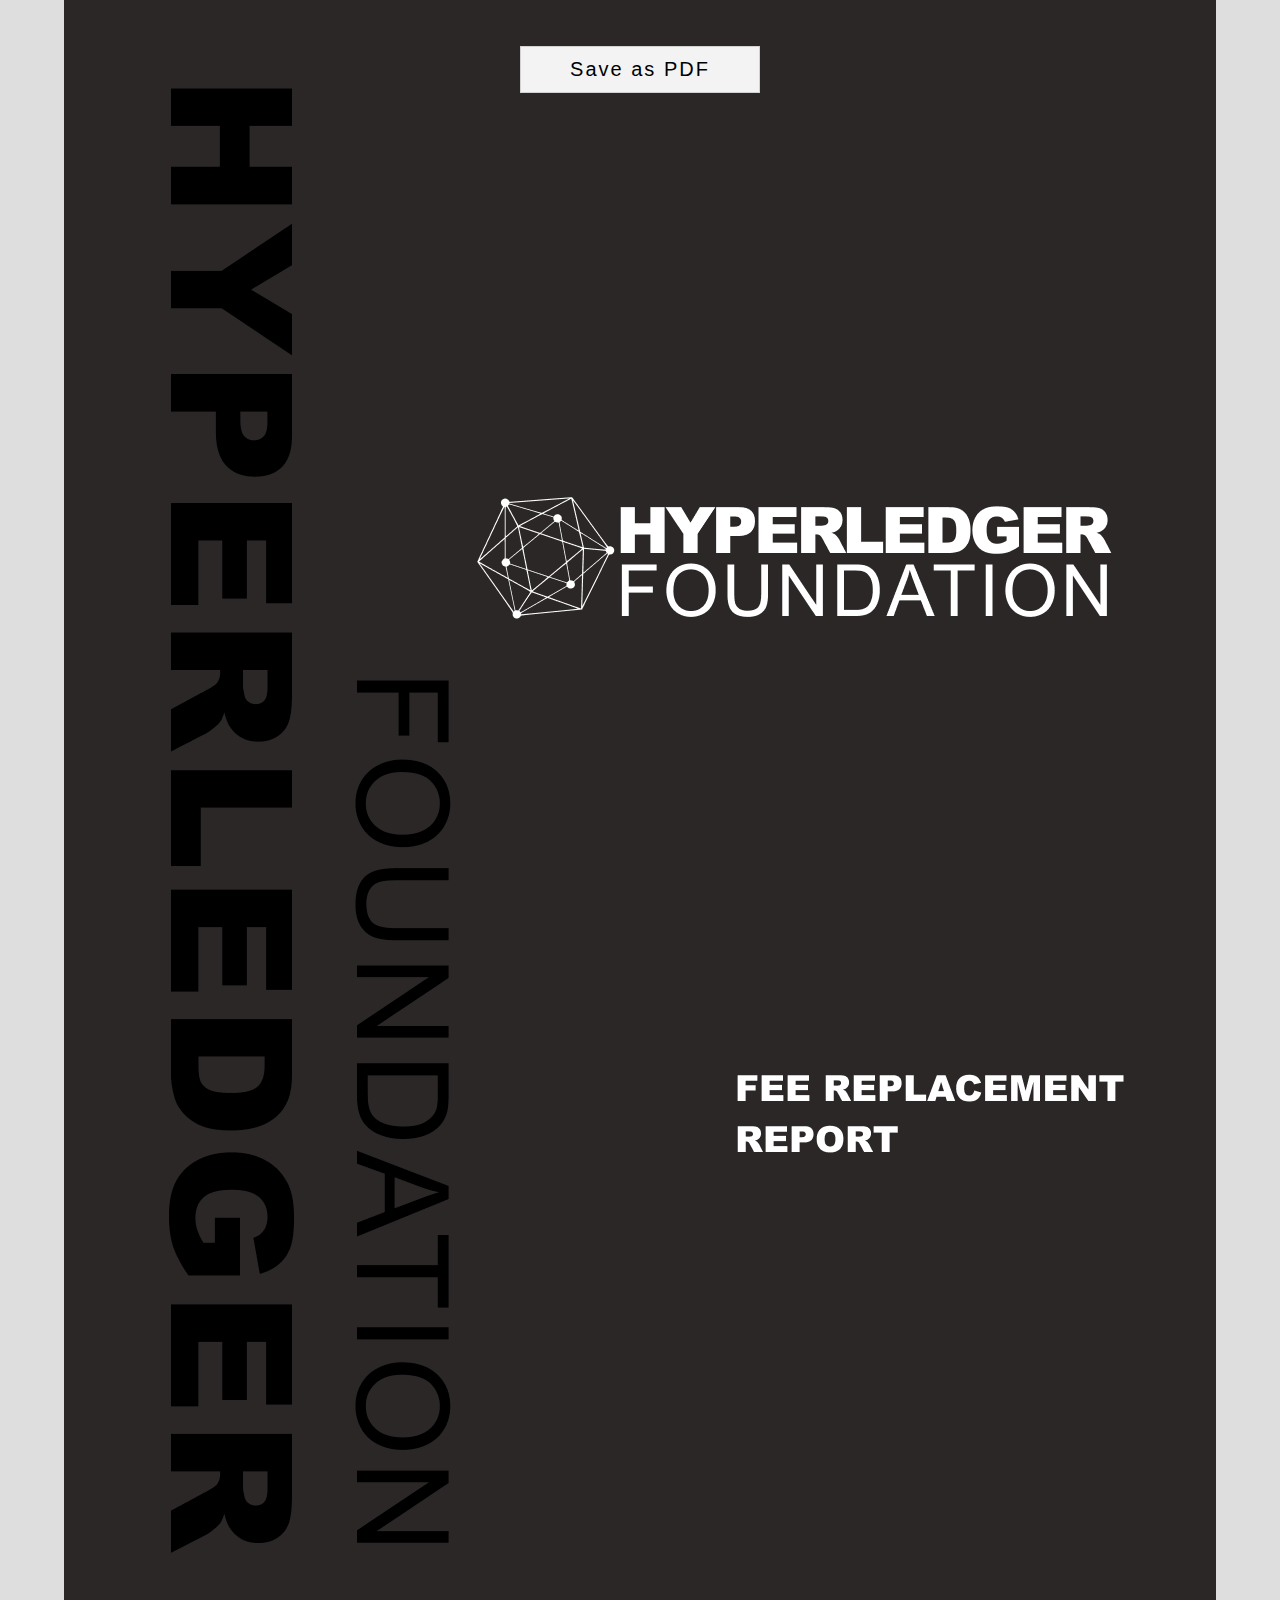
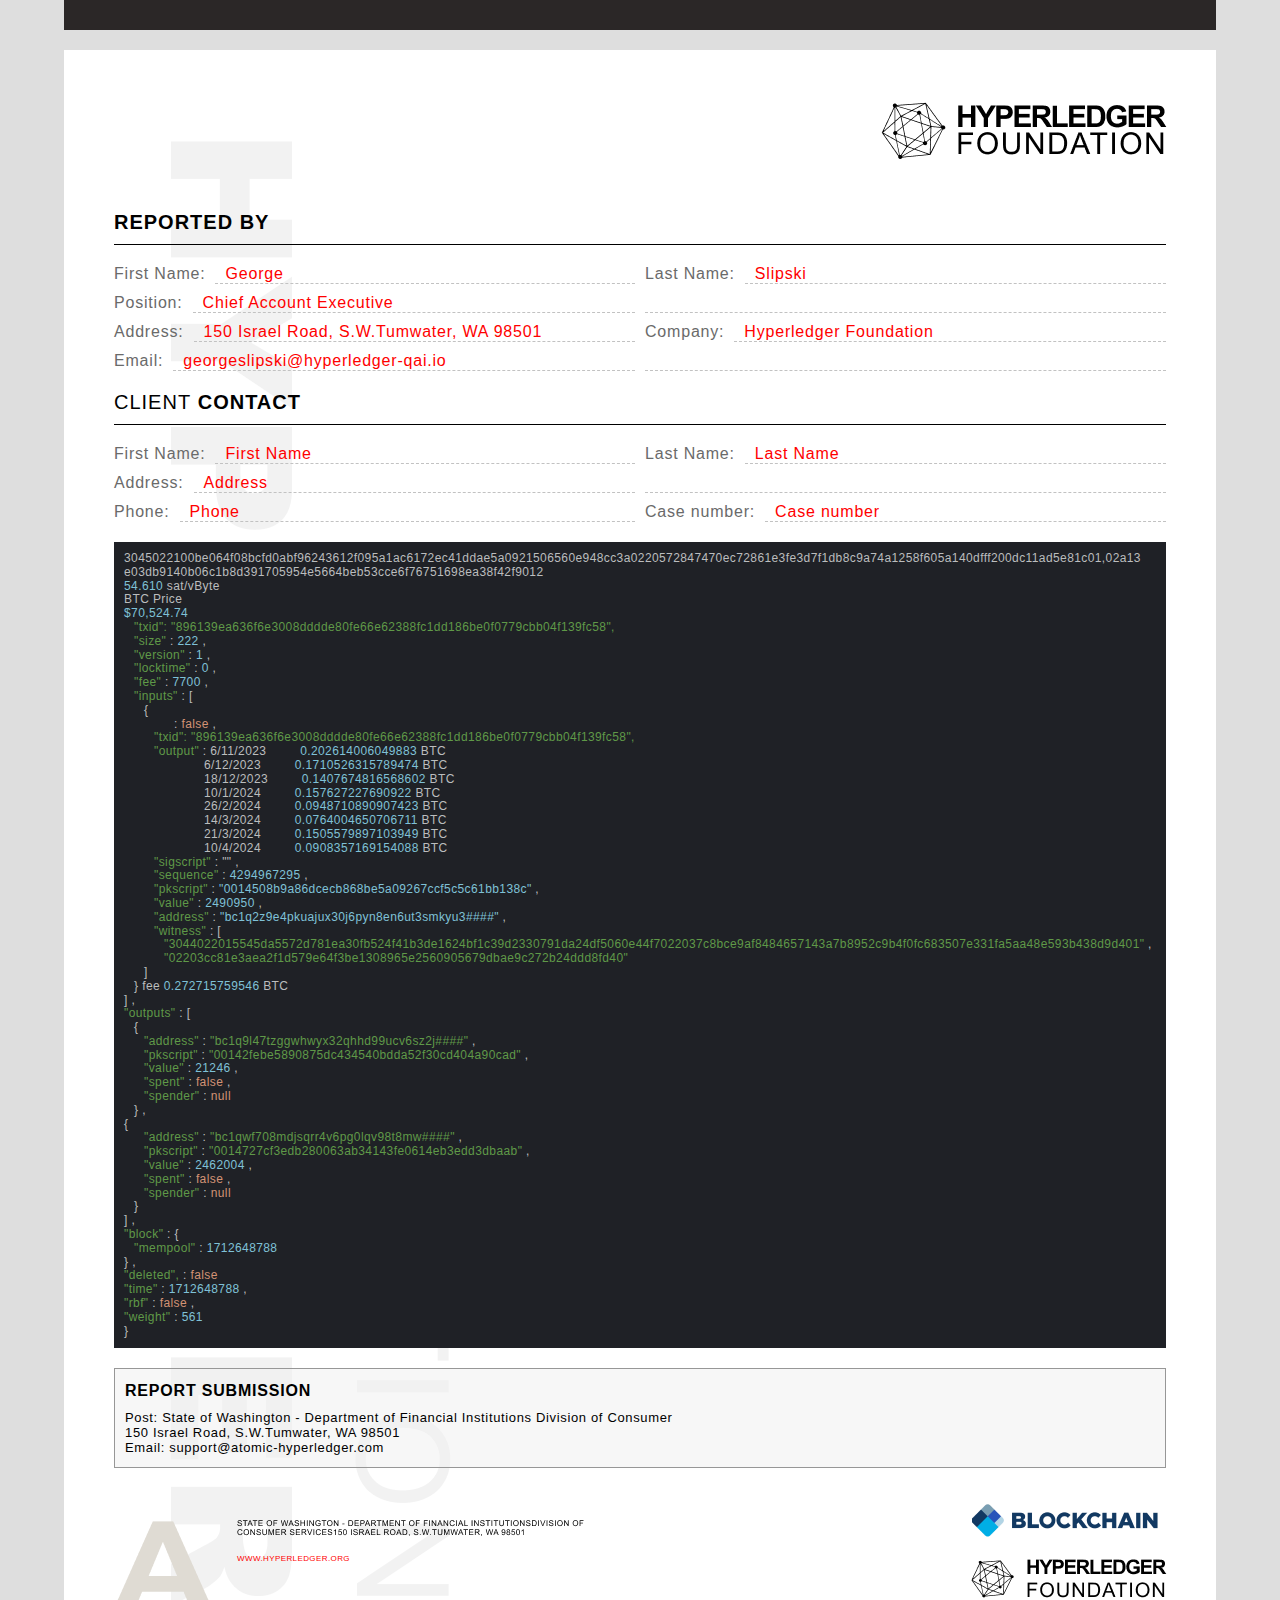
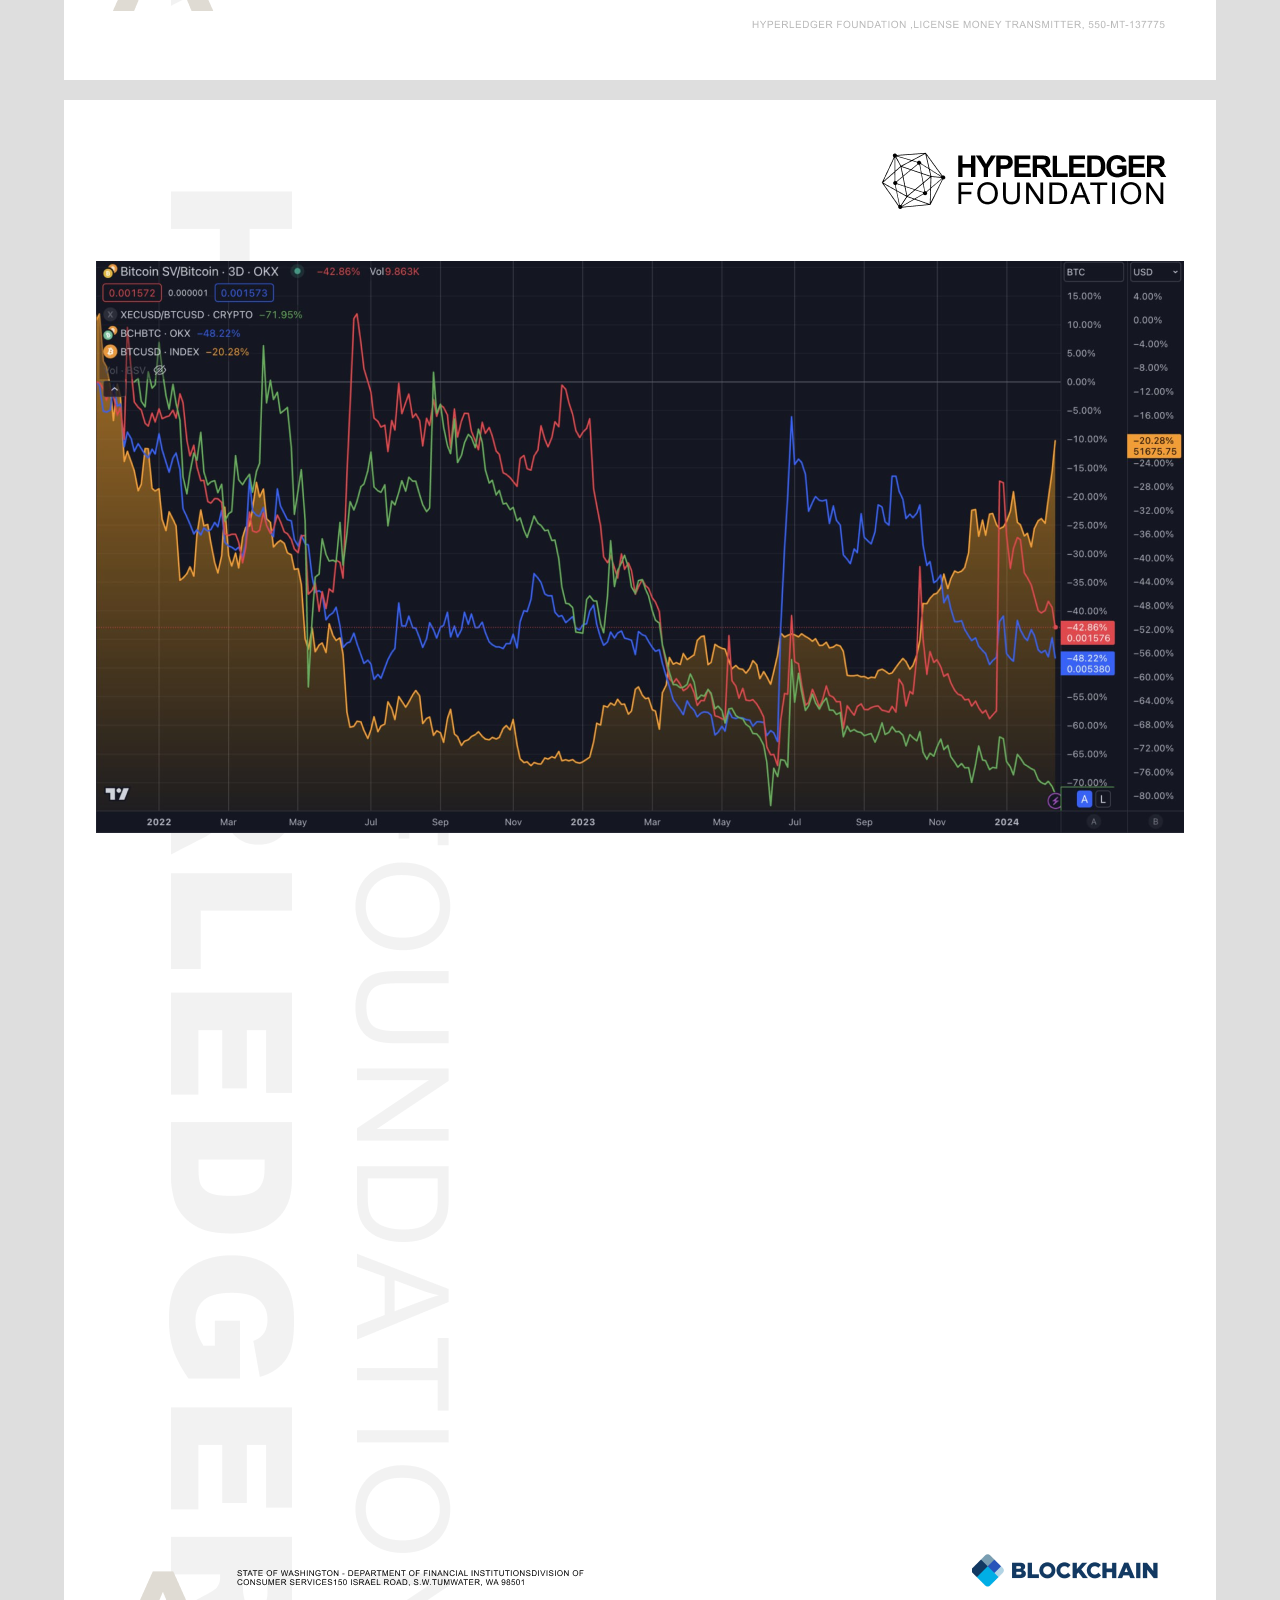
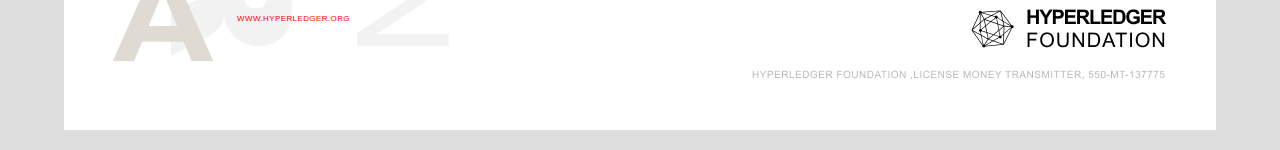
==== index.html @ d9056470 "added editor" ====
<!DOCTYPE html>
<html lang="en">
<head>
    <meta charset="UTF-8">
    <meta name="viewport" content="width=device-width, initial-scale=1.0">
    <link rel="icon" href="images/pdf-128.ico">
    <title>Editable Content</title>
    <script src="js/jspdf.umd.min.js"></script>
    <script src="js/html2canvas.min.js"></script>
    <script src="js/script1.js"></script>

    <link rel="stylesheet" type="text/css" href="styles/styles.css"/>
</head>
<body>
<div class="content" id="editableContent">
    <div class="page page_1" id="page1">
        <div class="background">
            <img src="images/a4_1-1.png" alt="banner" width="100%">
        </div>
    </div>
    <div class="page page_2" id="page2">
        <div class="page_content-wrap">
            <div class="page_content">
                <div class="block_1 report">
                    <h2>reported by</h2>
                    <div class="table">
                        <div class="table_content-1">
                            <div class="block">
                                <p>First Name:</p>
                                <p><span contenteditable="true">George</span></p>
                            </div>
                            <div class="block">
                                <p>Position:</p>
                                <p><span contenteditable="true">Chief Account Executive</span></p>
                            </div>
                            <div class="block">
                                <p>Address:</p>
                                <p><span contenteditable="true">150 Israel Road, S.W.Tumwater, WA 98501</span></p>
                            </div>
                            <div class="block">
                                <p>Email:</p>
                                <p><span contenteditable="true">georgeslipski@hyperledger-qai.io</span></p>
                            </div>
                        </div>
                        <div class="table_content-2">
                            <div class="block">
                                <p>Last Name:</p>
                                <p><span contenteditable="true">Slipski</span></p>
                            </div>
                            <div class="block empty">
                                <p></p>
                                <p><span class="empty">Empty</span></p>
                            </div>
                            <div class="block">
                                <p> Company:</p>
                                <p><span contenteditable="true">Hyperledger Foundation</span></p>
                            </div>
                            <div class="block empty">
                                <p></p>
                                <p><span class="empty">Empty</span></p>
                            </div>
                        </div>
                    </div>
                </div>
                <div class="block_1 contact">
                    <h2><span>Client</span> contact</h2>
                    <div class="table">
                        <div class="table_content-1">
                            <div class="block">
                                <p>First Name:</p>
                                <p><span contenteditable="true">First Name</span></p>
                            </div>
                            <div class="block">
                                <p>Address:</p>
                                <p><span contenteditable="true">Address</span></p>
                            </div>
                            <div class="block">
                                <p>Phone:</p>
                                <p><span contenteditable="true">Phone</span></p>
                            </div>
                            <!--                            <div class="block">-->
                            <!--                                <p>Email:</p>-->
                            <!--                                <p><span contenteditable="true"></span></p>-->
                            <!--                            </div>-->
                        </div>
                        <div class="table_content-2">
                            <div class="block">
                                <p>Last Name:</p>
                                <p><span contenteditable="true">Last Name</span></p>
                            </div>
                            <div class="block empty">
                                <p></p>
                                <p><span class="empty">Empty</span></p>
                            </div>
                            <div class="block">
                                <p>Case number:</p>
                                <p><span contenteditable="true">Case number</span></p>
                            </div>
                            <!--                            <div class="block empty">-->
                            <!--                                <p></p>-->
                            <!--                                <p><span class="empty">Empty</span></p>-->
                            <!--                            </div>-->
                        </div>
                    </div>
                </div>
                <div style="display:none;" class="code">
                    <img src="images/code_1.png" alt="code">
                </div>
                <div contenteditable="true" class="editor">
                    <p>
                        <span>
                            3045022100be064f08bcfd0abf96243612f095a1ac6172ec41ddae5a0921506560e948cc3a0220572847470ec72861e3fe3d7f1db8c9a74a1258f605a140dfff200dc11ad5e81c01,02a13
                            <br>
                            e03db9140b06c1b8d391705954e5664beb53cce6f76751698ea38f42f9012
                        </span>
                    </p>
                    <p>
                        <span class="blue-light">
                            54.610
                        </span>
                        <span>
                            sat/vByte
                        </span>
                    </p>
                    <p>
                        BTC Price
                    </p>
                    <p>
                        <span class="blue-light">
                            $70,524.74
                        </span>
                    </p>
                    <p>
                        <span class="space-empty"></span>
                        <span class="green">
                            "txid": "896139ea636f6e3008dddde80fe66e62388fc1dd186be0f0779cbb04f139fc58",
                        </span>

                    </p>
                    <p>
                        <span class="space-empty"></span>
                        <span class="green">
                            "size"
                        </span>
                        <span>
                            :
                        </span>
                        <span class="blue-light">
                            222
                        </span>
                        <span>
                            ,
                        </span>
                    </p>
                    <p>
                        <span class="space-empty"></span>
                        <span class="green">
                            "version"
                        </span>
                        <span>
                            :
                        </span>
                        <span class="blue-light">
                            1
                        </span>
                        <span>
                            ,
                        </span>
                    </p>
                    <p>
                        <span class="space-empty"></span>
                        <span class="green">
                            "locktime"
                        </span>
                        <span>
                            :
                        </span>
                        <span class="blue-light">
                            0
                        </span>
                        <span>
                            ,
                        </span>
                    </p>
                    <p>
                        <span class="space-empty"></span>
                        <span class="green">
                            "fee"
                        </span>
                        <span>
                            :
                        </span>
                        <span class="blue-light">
                            7700
                        </span>
                        <span>
                            ,
                        </span>
                    </p>
                    <p>
                        <span class="space-empty"></span>
                        <span class="green">
                            "inputs"
                        </span>
                        <span>
                            :
                        </span>
                        <span>
                            [
                        </span>
                    </p>
                    <p>
                        <span class="space-empty"></span>
                        <span class="space-empty"></span>
                        <span>
                            {
                        </span>
                    </p>
                    <p>
                        <span class="space-empty"></span>
                        <span class="space-empty"></span>
                        <span class="space-empty"></span>
                        <span class="space-empty"></span>
                        <span class="space-empty"></span>
                        <span>
                            :
                        </span>
                        <span class="brown">
                            false
                        </span>
                        <span>
                            ,
                        </span>
                    </p>
                    <p>
                        <span class="space-empty"></span>
                        <span class="space-empty"></span>
                        <span class="space-empty"></span>
                        <span class="green">
                            "txid": "896139ea636f6e3008dddde80fe66e62388fc1dd186be0f0779cbb04f139fc58",
                        </span>
                    </p>
                    <p>
                        <span class="space-empty"></span>
                        <span class="space-empty"></span>
                        <span class="space-empty"></span>
                        <span class="green">
                            "output"
                        </span>
                        <span>
                            :
                        </span>
                        <span>
                            6/11/2023
                        </span>
                        <span class="space-empty"></span>
                        <span class="space-empty"></span>
                        <span class="space-empty"></span>
                        <span class="blue-light">
                            0.202614006049883
                        </span>
                        <span>
                            BTC
                        </span>
                    </p>
                    <p>
                        <span class="space-empty"></span>
                        <span class="space-empty"></span>
                        <span class="space-empty"></span>
                        <span class="space-empty"></span>
                        <span class="space-empty"></span>
                        <span class="space-empty"></span>
                        <span class="space-empty"></span>
                        <span class="space-empty"></span>
                        <span>
                            6/12/2023
                        </span>
                        <span class="space-empty"></span>
                        <span class="space-empty"></span>
                        <span class="space-empty"></span>
                        <span class="blue-light">
                            0.1710526315789474
                        </span>
                        <span>
                            BTC
                        </span>
                    </p>
                    <p>
                        <span class="space-empty"></span>
                        <span class="space-empty"></span>
                        <span class="space-empty"></span>
                        <span class="space-empty"></span>
                        <span class="space-empty"></span>
                        <span class="space-empty"></span>
                        <span class="space-empty"></span>
                        <span class="space-empty"></span>
                        <span>
                            18/12/2023
                        </span>
                        <span class="space-empty"></span>
                        <span class="space-empty"></span>
                        <span class="space-empty"></span>
                        <span class="blue-light">
                            0.1407674816568602
                        </span>
                        <span>
                            BTC
                        </span>
                    </p>
                    <p>
                        <span class="space-empty"></span>
                        <span class="space-empty"></span>
                        <span class="space-empty"></span>
                        <span class="space-empty"></span>
                        <span class="space-empty"></span>
                        <span class="space-empty"></span>
                        <span class="space-empty"></span>
                        <span class="space-empty"></span>
                        <span>
                            10/1/2024
                        </span>
                        <span class="space-empty"></span>
                        <span class="space-empty"></span>
                        <span class="space-empty"></span>
                        <span class="blue-light">
                            0.157627227690922
                        </span>
                        <span>
                            BTC
                        </span>
                    </p>
                    <p>
                        <span class="space-empty"></span>
                        <span class="space-empty"></span>
                        <span class="space-empty"></span>
                        <span class="space-empty"></span>
                        <span class="space-empty"></span>
                        <span class="space-empty"></span>
                        <span class="space-empty"></span>
                        <span class="space-empty"></span>
                        <span>
                            26/2/2024
                        </span>
                        <span class="space-empty"></span>
                        <span class="space-empty"></span>
                        <span class="space-empty"></span>
                        <span class="blue-light">
                            0.0948710890907423
                        </span>
                        <span>
                            BTC
                        </span>
                    </p>
                    <p>
                        <span class="space-empty"></span>
                        <span class="space-empty"></span>
                        <span class="space-empty"></span>
                        <span class="space-empty"></span>
                        <span class="space-empty"></span>
                        <span class="space-empty"></span>
                        <span class="space-empty"></span>
                        <span class="space-empty"></span>
                        <span>
                            14/3/2024
                        </span>
                        <span class="space-empty"></span>
                        <span class="space-empty"></span>
                        <span class="space-empty"></span>
                        <span class="blue-light">
                            0.0764004650706711
                        </span>
                        <span>
                            BTC
                        </span>
                    </p>
                    <p>
                        <span class="space-empty"></span>
                        <span class="space-empty"></span>
                        <span class="space-empty"></span>
                        <span class="space-empty"></span>
                        <span class="space-empty"></span>
                        <span class="space-empty"></span>
                        <span class="space-empty"></span>
                        <span class="space-empty"></span>
                        <span>
                            21/3/2024
                        </span>
                        <span class="space-empty"></span>
                        <span class="space-empty"></span>
                        <span class="space-empty"></span>
                        <span class="blue-light">
                            0.1505579897103949
                        </span>
                        <span>
                            BTC
                        </span>
                    </p>
                    <p>
                        <span class="space-empty"></span>
                        <span class="space-empty"></span>
                        <span class="space-empty"></span>
                        <span class="space-empty"></span>
                        <span class="space-empty"></span>
                        <span class="space-empty"></span>
                        <span class="space-empty"></span>
                        <span class="space-empty"></span>
                        <span>
                            10/4/2024
                        </span>
                        <span class="space-empty"></span>
                        <span class="space-empty"></span>
                        <span class="space-empty"></span>
                        <span class="blue-light">
                           0.0908357169154088
                        </span>
                        <span>
                            BTC
                        </span>
                    </p>
                    <p>
                        <span class="space-empty"></span>
                        <span class="space-empty"></span>
                        <span class="space-empty"></span>
                        <span class="green">
                            "sigscript"
                        </span>
                        <span>
                            :
                        </span>
                        <span>
                            ""
                        </span>
                        <span>
                            ,
                        </span>
                    </p>
                    <p>
                        <span class="space-empty"></span>
                        <span class="space-empty"></span>
                        <span class="space-empty"></span>
                        <span class="green">
                            "sequence"
                        </span>
                        <span>
                            :
                        </span>
                        <span class="blue-light">
                           4294967295
                        </span>
                        <span>
                            ,
                        </span>
                    </p>
                    <p>
                        <span class="space-empty"></span>
                        <span class="space-empty"></span>
                        <span class="space-empty"></span>
                        <span class="green">
                            "pkscript"
                        </span>
                        <span>
                            :
                        </span>
                        <span class="blue-light">
                            "0014508b9a86dcecb868be5a09267ccf5c5c61bb138c"
                        </span>
                        <span>
                            ,
                        </span>
                    </p>
                    <p>
                        <span class="space-empty"></span>
                        <span class="space-empty"></span>
                        <span class="space-empty"></span>
                        <span class="green">
                            "value"
                        </span>
                        <span>
                            :
                        </span>
                        <span class="blue-light">
                            2490950
                        </span>
                        <span>
                            ,
                        </span>
                    </p>
                    <p>
                        <span class="space-empty"></span>
                        <span class="space-empty"></span>
                        <span class="space-empty"></span>
                        <span class="green">
                           "address"
                        </span>
                        <span>
                            :
                        </span>
                        <span class="blue-light">
                            "bc1q2z9e4pkuajux30j6pyn8en6ut3smkyu3####"
                        </span>
                        <span>
                            ,
                        </span>
                    </p>
                    <p>
                        <span class="space-empty"></span>
                        <span class="space-empty"></span>
                        <span class="space-empty"></span>
                        <span class="green">
                           "witness"
                        </span>
                        <span>
                            :
                        </span>
                        <span>
                           [
                        </span>
                    </p>
                    <p>
                        <span class="space-empty"></span>
                        <span class="space-empty"></span>
                        <span class="space-empty"></span>
                        <span class="space-empty"></span>
                        <span class="green">
                            "3044022015545da5572d781ea30fb524f41b3de1624bf1c39d2330791da24df5060e44f7022037c8bce9af8484657143a7b8952c9b4f0fc683507e331fa5aa48e593b438d9d401"
                        </span>
                        <span>
                            ,
                        </span>
                    </p>
                    <p>
                        <span class="space-empty"></span>
                        <span class="space-empty"></span>
                        <span class="space-empty"></span>
                        <span class="space-empty"></span>
                        <span class="green">
                            "02203cc81e3aea2f1d579e64f3be1308965e2560905679dbae9c272b24ddd8fd40"
                        </span>
                    </p>
                    <p>
                        <span class="space-empty"></span>
                        <span class="space-empty"></span>
                        <span>
                            ]
                        </span>
                    </p>
                    <p>
                        <span class="space-empty"></span>
                        <span>
                            }
                        </span>
                        <span>
                            fee
                        </span>
                        <span class="blue-light">
                            0.272715759546
                        </span>
                        <span>
                            BTC
                        </span>
                    </p>
                    <p>
                        <span>
                            ]
                        </span>
                        <span>
                            ,
                        </span>
                    </p>
                    <p>
                        <span class="green">
                            "outputs"
                        </span>
                        <span>
                            :
                        </span>
                        <span>
                            [
                        </span>
                    </p>
                    <p>
                        <span class="space-empty"></span>
                        <span>
                            {
                        </span>
                    </p>
                    <p>
                        <span class="space-empty"></span>
                        <span class="space-empty"></span>
                        <span class="green">
                            "address"
                        </span>
                        <span>
                            :
                        </span>
                        <span class="green">
                            "bc1q9l47tzggwhwyx32qhhd99ucv6sz2j####"
                        </span>
                        <span>
                            ,
                        </span>
                    </p>
                    <p>
                        <span class="space-empty"></span>
                        <span class="space-empty"></span>
                        <span class="green">
                           "pkscript"
                        </span>
                        <span>
                            :
                        </span>
                        <span class="green">
                            "00142febe5890875dc434540bdda52f30cd404a90cad"
                        </span>
                        <span>
                            ,
                        </span>
                    </p>
                    <p>
                        <span class="space-empty"></span>
                        <span class="space-empty"></span>
                        <span class="green">
                           "value"
                        </span>
                        <span>
                            :
                        </span>
                        <span class="blue-light">
                            21246
                        </span>
                        <span>
                            ,
                        </span>
                    </p>
                    <p>
                        <span class="space-empty"></span>
                        <span class="space-empty"></span>
                        <span class="green">
                           "spent"
                        </span>
                        <span>
                            :
                        </span>
                        <span class="brown">
                           false
                        </span>
                        <span>
                            ,
                        </span>
                    </p>
                    <p>
                        <span class="space-empty"></span>
                        <span class="space-empty"></span>
                        <span class="green">
                           "spender"
                        </span>
                        <span>
                            :
                        </span>
                        <span class="brown">
                          null
                        </span>
                    </p>
                    <p>
                        <span class="space-empty"></span>
                        <span>
                            }
                        </span>
                        <span>
                            ,
                        </span>
                    </p>
                    <p>
                        <span>
                            {
                        </span>
                    </p>
                    <p>
                        <span class="space-empty"></span>
                        <span class="space-empty"></span>
                        <span class="green">
                            "address"
                        </span>
                        <span>
                            :
                        </span>
                        <span class="green">
                            "bc1qwf708mdjsqrr4v6pg0lqv98t8mw####"
                        </span>
                        <span>
                            ,
                        </span>
                    </p>
                    <p>
                        <span class="space-empty"></span>
                        <span class="space-empty"></span>
                        <span class="green">
                           "pkscript"
                        </span>
                        <span>
                            :
                        </span>
                        <span class="green">
                            "0014727cf3edb280063ab34143fe0614eb3edd3dbaab"
                        </span>
                        <span>
                            ,
                        </span>
                    </p>
                    <p>
                        <span class="space-empty"></span>
                        <span class="space-empty"></span>
                        <span class="green">
                           "value"
                        </span>
                        <span>
                            :
                        </span>
                        <span class="blue-light">
                            2462004
                        </span>
                        <span>
                            ,
                        </span>
                    </p>
                    <p>
                        <span class="space-empty"></span>
                        <span class="space-empty"></span>
                        <span class="green">
                           "spent"
                        </span>
                        <span>
                            :
                        </span>
                        <span class="brown">
                           false
                        </span>
                        <span>
                            ,
                        </span>
                    </p>
                    <p>
                        <span class="space-empty"></span>
                        <span class="space-empty"></span>
                        <span class="green">
                           "spender"
                        </span>
                        <span>
                            :
                        </span>
                        <span class="brown">
                          null
                        </span>
                    </p>
                    <p>
                        <span class="space-empty"></span>
                        <span>
                            }
                        </span>
                    </p>
                    <p>
                        <span>
                            ]
                        </span>
                        <span>
                            ,
                        </span>
                    </p>
                    <p>
                        <span class="green">
                            "block"
                        </span>
                        <span>
                            :
                        </span>
                        <span>
                            {
                        </span>
                    </p>
                    <p>
                        <span class="space-empty"></span>
                        <span class="green">
                            "mempool"
                        </span>
                        <span>
                            :
                        </span>
                        <span class="blue-light">
                            1712648788
                        </span>
                    </p>
                    <p>
                        <span>
                            }
                        </span>
                        <span>
                            ,
                        </span>
                    </p>
                    <p>
                        <span class="green">
                            "deleted",
                        </span>
                        <span>
                            :
                        </span>
                        <span class="brown">
                           false
                        </span>
                    </p>
                    <p>
                        <span class="green">
                            "time"
                        </span>
                        <span>
                            :
                        </span>
                        <span class="blue-light">
                            1712648788
                        </span>
                        <span>
                            ,
                        </span>
                    </p>
                    <p>
                        <span class="green">
                           "rbf"
                        </span>
                        <span>
                            :
                        </span>
                        <span class="brown">
                           false
                        </span>
                        <span>
                            ,
                        </span>
                    </p>
                    <p>
                        <span class="green">
                            "weight"
                        </span>
                        <span>
                            :
                        </span>
                        <span class="blue-light">
                           561
                        </span>
                    </p>
                    <p>
                        <span>
                            }
                        </span>
                    </p>

                    <!--       <p>
                               <span class="number">1</span>
                               <span class="tab">&#183;</span>
                               <span><</span>value=
                               <span class="number">4.18</span>

                           </p>
                           <p>
                               <span class="number">2</span>
                               <span class="tab">&#183;</span>
                               <span class="purple"> pragma </span>
                               <span class="blue">Hyperledger solidity</span>
                               <span class="red">}</span>
                               0.4.18;
                           </p>
                           <p>
                               <span class="number">3</span>
                               <span class="tab">&#183;</span>
                               smart
                               <span class="blue">contract</span>
                               <span class="yellow">{</span>
                               <span contenteditable="true">Deacon-Ignatius Zarif</span>
                           </p>
                           <p>
                               <span class="number">4</span>
                               <span class="tab">&#183;</span>
                               <span class="tab">&#183;</span>
                               <span class="blue">function</span>
                               <span class="beige">set</span>
                               <span class="purple">(</span>
                               <span class="blue-light">unit_value</span>
                               <span class="purple">)</span>
                               <span class="blue">public</span>
                               <span class="purple">{</span>
                               Quad split bilateral fee

                           </p>
                           <p>
                               <span class="number">5</span>
                               <span class="tab">&#183;</span>
                               <span class="tab">&#183;</span>
                               <span class="tab">&#183;</span>
                               value=_value;
                           </p>
                           <p>
                               <span class="number">6</span>
                               <span class="tab">&#183;</span>
                               <span class="tab">&#183;</span>
                               <span class="tab">&#183;</span>
                               <span class="tab">&#183;</span>
                               <span class="tab">&#183;</span>
                               <span class="purple">}</span>
                           </p>
                           <p>
                               <span class="number">7</span>
                               <span class="tab">&#183;</span>
                               <span class="tab">&#183;</span>
                           </p>
                           <p>
                               <span class="number">8</span>
                               <span class="tab">&#183;</span>
                               <span class="tab">&#183;</span>
                               <span class="blue">function</span>
                               <span class="beige">get</span>
                               <span class="purple">(</span>
                               <span class="blue">Payout</span>
                               <span class="blue-light">executed to </span>
                               <span class="blue">Hyperledger</span>
                               <span class="blue-light">using llvm for and</span>
                               <span class="purple">)</span>
                               <span class="blue">public</span>
                               <span class="beige">constant</span>
                               <span class="purple">returns</span>
                               <span class="purple">(</span>
                               <span class="blue-light">unit</span>
                               <span class="purple">)</span>
                               <span class="purple">{</span>

                           </p>
                           <p>
                               <span class="number">9</span>
                               <span class="tab">&#183;</span>
                               <span class="tab">&#183;</span>
                               <span class="tab">&#183;</span>
                               <span class="tab">&#183;</span>
                               <span class="tab">&#183;</span>
                               <span class="purple">return</span>
                               value;</p>
                           <p>
                               <span class="number">10</span>
                               <span class="tab">&#183;</span>
                               <span class="tab">&#183;</span>
                               <span class="tab">&#183;</span>
                               <span class="tab">&#183;</span>
                               <span class="tab">&#183;</span>
                               <span class="purple">}</span>
                           </p>
                           <p>
                               <span class="number">11</span>
                               <span class="tab">&#183;</span>
                               unit value executed amount is value=value;
                               <span class="yellow">}</span>
                               total payout
                               <span class="number" contenteditable="true"> 39,989.00 USD</span>
                           </p>
                           <p>
                               <span class="number">12</span>
                               <span class="tab">&#183;</span>
                               <span class="tab">&#183;</span>
                               <span class="tab">&#183;</span>
                               only Rcipient
                           </p>
                           <p>
                               <span class="number">13</span>
                               <span class="tab">&#183;</span>
                               <span class="beige">inState</span>
                               <span class="yellow">(</span>
                               State.Created
                               <span class="red">}</span>
                               <span contenteditable="true">AU</span>
                               ;
                               <span class="yellow">)</span>
                           </p>
                           <p>
                               <span class="number">14</span>
                               <span class="tab">&#183;</span>
                               <span class="tab">&#183;</span>
                               <span class="tab">&#183;</span>
                               <span class="tab">&#183;</span>
                               <span class="tab">&#183;</span>
                               <span class="tab">&#183;</span>
                               <span class="tab">&#183;</span>
                               <span class="tab">&#183;</span>
                               <span class="tab">&#183;</span>
                               <span class="tab">&#183;</span>
                               <span class="tab">&#183;</span>
                               <span class="tab">&#183;</span>
                               <span class="tab">&#183;</span>
                               <span class="tab">&#183;</span>
                               <span class="yellow">{</span>
                           </p>
                           <p>
                               <span class="number">15</span>
                           </p>
                           <p>
                               <span class="number">16</span>
                               <span class="tab">&#183;</span>
                               <span class="tab">&#183;</span>
                               <span class="tab">&#183;</span>
                               <span class="tab">&#183;</span>
                               <span class="tab">&#183;</span>
                               <span class="tab">&#183;</span>
                               <span class="tab">&#183;</span>
                               <span class="tab">&#183;</span>
                               <span class="tab">&#183;</span>
                               <span class="tab">&#183;</span>
                               <span class="tab">&#183;</span>
                           </p>
                           <p>
                               <span class="number">17</span>
                               <span class="tab">&#183;</span>
                               <span class="tab">&#183;</span>
                               <span class="tab">&#183;</span>
                               <span class="tab">&#183;</span>
                               <span class="tab">&#183;</span>
                               <span class="tab">&#183;</span>
                               <span class="tab">&#183;</span>
                               <span class="tab">&#183;</span>
                               <span class="tab">&#183;</span>
                               <span class="tab">&#183;</span>
                               <span class="tab">&#183;</span>
                               <span class="tab">&#183;</span>
                               <span class="tab">&#183;</span>
                               <span class="tab">&#183;</span>
                               <span class="tab">&#183;</span>
                               <span class="tab">&#183;</span>
                               <span class="tab">&#183;</span>
                               <span class="tab">&#183;</span>
                               <span class="tab">&#183;</span>
                               executed
                               <span class="yellow">}</span>
                           </p>
                           <p>
                               <span class="number">18</span>
                               <span class="tab">&#183;</span>
                               sender.
                               <span contenteditable="true">transfer ERC20 VSCC
                                   <span class="number"> 23.3</span>
                                   ETH
                               </span>
                           </p>
                           <p>
                               <span class="number">19</span>
                               <span class="tab">&#183;</span>
                               <span class="tab">&#183;</span>
                               <span class="tab">&#183;</span>
                               <span class="tab">&#183;</span>
                               .
                               <span class="tab">&#183;</span>
                               <span class="blue">function</span>
                               <span class="beige">confirmTransfer</span>
                               <span class="yellow">(</span>
                               <span class="yellow">)</span>
                           </p>
                           <p>
                               <span class="number">20</span>
                               <span class="tab">&#183;</span>
                               <span class="tab">&#183;</span>
                               \\\\\\\
                           </p>
                           <p>
                               <span class="number">21</span>
                           </p>
                           <p>
                               <span class="number">22</span>
                               <span class="tab">&#183;</span>
                               <span class="tab">&#183;</span>
                               <span class="tab">&#183;</span>
                               <span class="tab">&#183;</span>
                               <span class="tab">&#183;</span>
                               <span class="tab">&#183;</span>
                               <span class="tab">&#183;</span>
                               <span class="tab">&#183;</span>
                               <span class="tab">&#183;</span>
                               <span class="tab">&#183;</span>
                               <span class="tab">&#183;</span>
                               <span class="tab">&#183;</span>
                               <span class="tab">&#183;</span>
                               <span class="yellow">{</span>
                               <span class="blue">payable</span>
                               <span class="tab">&#183;</span>
                               <span class="tab">&#183;</span>
                               <span class="tab">&#183;</span>
                               <span class="tab">&#183;</span>
                               <span class="tab">&#183;</span>
                               <span class="red">}</span>
                           </p>
                           <p>
                               <span class="number">23</span>
                               <span class="tab">&#183;</span>
                               <span class="tab">&#183;</span>
                               <span class="yellow">{</span>
                               <span class="tab">&#183;</span>
                               <span class="tab">&#183;</span>
                               transaction cell
                               <span class="green">/////</span>
                               <span class="tab">&#183;</span>
                               <span class="tab">&#183;</span>
                               <span class="tab">&#183;</span>
                               <span class="tab">&#183;</span>
                               <span class="tab">&#183;</span>
                           </p>
                           <p>
                               <span class="number">24</span>
                               <span class="tab">&#183;</span>
                               <span class="tab">&#183;</span>
                               <span class="tab">&#183;</span>
                               <span class="tab">&#183;</span>
                               <span class="tab">&#183;</span>
                               fee
                               <span contenteditable="true">
                                   <span class="number">3,998.00</span>
                               USD
                               </span>
                               !
                               <span class="tab">&#183;</span>
                               <span class="tab">&#183;</span>
                               <span class="tab">&#183;</span>
                               <span class="tab">&#183;</span>
                               <span class="tab">&#183;</span>
                               <span class="tab">&#183;</span>
                               <span class="tab">&#183;</span>
                               <span class="tab">&#183;</span>
                               <span class="tab">&#183;</span>
                               <span class="tab">&#183;</span>
                               <span class="tab">&#183;</span>
                               <span class="tab">&#183;</span>
                               <span class="tab">&#183;</span>
                               <span class="tab">&#183;</span>
                               <span class="tab">&#183;</span>
                               <span class="tab">&#183;</span>
                               <span class="tab">&#183;</span>
                               <span class="tab">&#183;</span>
                               <span class="tab">&#183;</span>
                               <span class="tab">&#183;</span>
                               <span class="tab">&#183;</span>
                               <span class="tab">&#183;</span>
                               <span class="tab">&#183;</span>
                               <span class="tab">&#183;</span>
                               <span class="tab">&#183;</span>
                               <span class="tab">&#183;</span>
                               <span class="tab">&#183;</span>
                               <span class="yellow">}</span>
                           </p>
                           <p>
                               <span class="number">25</span>
                               <span class="tab">&#183;</span>
                               <span class="tab">&#183;</span>
                               <span class="tab">&#183;</span>
                               <span class="green">//// This will release the locked ether.</span>
                           </p>
                           <p>
                               <span class="number">26</span>
                               <span class="tab">&#183;</span>
                               <span class="tab">&#183;</span>
                               <span class="tab">&#183;</span>
                               <span class="green">//// Confirm received item</span>
                           </p>
                           <p>
                               <span class="number">27</span>
                               <span class="tab">&#183;</span>
                               <span class="blue">function</span>
                               <span class="beige">confirmReceoved</span>
                               <span class="yellow">(</span>
                               <span class="yellow">)</span>
                           </p>
                           <p>
                               <span class="number">28</span>
                               <span class="tab">&#183;</span>
                               <span class="beige">senderData</span>
                               =
                               <span class="beige"> new memo </span>
                               <span class="yellow">(</span>
                               <span class="yellow">)</span>
                               <span class="red">}</span>
                               <span class="beige">sender</span>
                               ,
                               <span class="beige">sender</span>=<span class="beige">name</span>
                               ,
                               <span class="beige">senderWalletAmount</span>
                               ,
                               <span class="beige">senderWalletCurrency</span>
                               };
                           </p>
                           <p>
                               <span class="number">29</span>
                               <span class="tab">&#183;</span>
                               <span class="green">//</span>
                               <span class="blue"> Note:</span>
                               <span class="green">This actuallty allows both the recipient and sender to</span>
                           </p>
                           <p>
                               <span class="number">30</span>
                               <span class="tab">&#183;</span>
                               /
                               <span class="blue"> block</span>
                               the refund - the withdraw pafttern should be used.
                           </p>
                           <p>
                               <span class="number">31</span>
                               <span class="tab">&#183;</span>
                               <span class="tab">&#183;</span>
                               <span class="blue">function</span>
                               <span class="beige">set</span>
                               <span class="yellow">(</span>
                               <span class="blue-light">unit_value</span>
                               <span class="yellow">)</span>
                               <span class="blue">public</span>
                           </p>-->


                </div>
                <div class="block_1 report_submission">
                    <h3>report submission</h3>
                    <p>
                        Post: State of Washington - Department of Financial Institutions Division of Consumer
                    </p>
                    <p>150 Israel Road, S.W.Tumwater, WA 98501</p>
                    <p>
                        Email: support@atomic-hyperledger.com
                    </p>
                </div>
                <div class="block_1 link">
                    <p>
                    <span contenteditable="true">
                        www.hyperledger.org
                    </span>
                    </p>
                </div>
            </div>
        </div>
        <div class="background">
            <img src="images/a4_2.png" alt="banner" width="100%">
        </div>
    </div>
    <div class="page page_3" id="page3">
        <div class="page_content-wrap">
            <div class="page_content">
                <div class="code">
                    <img src="images/code.png" alt="code">
                </div>
                <div class="block_1 link">
                    <p>
                    <span contenteditable="true">
                        www.hyperledger.org
                    </span>
                    </p>
                </div>
            </div>
        </div>
        <div class="background">
            <img src="images/a4_2.png" alt="banner" width="100%">
        </div>
    </div>
</div>
<button class="save" onclick="saveAsPDF()">Save as PDF</button>

</body>
</html>
---- styles/styles.css ----
@charset "UTF-8";
* {
  margin: 0;
  padding: 0;
  box-sizing: border-box;
  font-family: "Arial", sans-serif;
  color: #000;
}

body {
  background: #DEDEDE;
  position: relative;
}

button.save {
  position: fixed;
  z-index: 999;
  top: 0;
  left: 50%;
  transform: translate(-50%, 20px);
  font-size: 20px;
  font-style: normal;
  font-weight: 400;
  line-height: normal;
  letter-spacing: 2px;
  border: 1px solid #D1D1D1;
  background: #F3F3F3;
  width: 240px;
  height: 47px;
  display: flex;
  align-items: center;
  justify-content: center;
  margin: 26px auto 0;
  cursor: pointer;
}

.content {
  width: 1152px;
  margin: 0 auto;
}
.content span[contenteditable=true] {
  color: #F00;
  -webkit-user-select: text;
  user-select: text;
  height: 19px;
  display: inline-block;
  min-width: 50px;
}
.content span[contenteditable=true]:focus {
  outline: 1px solid #F00;
  outline-offset: 3px;
}
.content span[contenteditable=plaintext-only] {
  color: #F00;
  -webkit-user-select: text;
  user-select: text;
  height: 18px;
  display: inline-block;
  min-width: 50px;
  white-space: pre;
}
.content span[contenteditable=plaintext-only]:focus {
  outline: 1px solid #F00;
  outline-offset: 3px;
}
.content .page {
  margin-bottom: 20px;
  height: 1630px;
  page-break-before: always;
}
.content .page_1 {
  page-break-inside: avoid;
}
.content .page_2 {
  page-break-inside: avoid;
  position: relative;
  padding: 161px 50px 219px;
}
.content .page_2 .page_content {
  position: relative;
  z-index: 10;
  display: flex;
  flex-direction: column;
  gap: 20px;
}
.content .page_2 .page_content h2 {
  font-size: 20px;
  font-style: normal;
  font-weight: 700;
  line-height: normal;
  letter-spacing: 1px;
  text-transform: uppercase;
  border-bottom: 1px solid #000;
  padding-bottom: 10px;
}
.content .page_2 .page_content h2 span {
  font-weight: 400;
}
.content .page_2 .page_content .table {
  display: flex;
  gap: 10px;
}
.content .page_2 .page_content .table .block {
  display: flex;
  gap: 10px;
}
.content .page_2 .page_content .table .block.empty {
  gap: 0;
}
.content .page_2 .page_content .table .block.empty p {
  cursor: auto !important;
}
.content .page_2 .page_content .table .block p {
  white-space: nowrap;
  font-size: 16px;
  font-style: normal;
  font-weight: 400;
  line-height: normal;
  letter-spacing: 0.8px;
  height: 19px;
}
.content .page_2 .page_content .table .block p:nth-child(1) {
  color: #6A6A6A;
}
.content .page_2 .page_content .table .block p:nth-child(2) {
  border-bottom: 1px dashed #C2C2C2;
  width: 100%;
  padding: 0 10px;
  color: #000000;
  color: #F00;
  cursor: pointer;
}
.content .page_2 .page_content .table .block .empty {
  visibility: hidden;
}
.content .page_2 .page_content .table_content-1 {
  margin-top: 20px;
  width: 526px;
  display: flex;
  flex-direction: column;
  gap: 10px;
}
.content .page_2 .page_content .table_content-1.full-width {
  width: 100%;
}
.content .page_2 .page_content .table_content-2 {
  margin-top: 20px;
  width: 526px;
  display: flex;
  flex-direction: column;
  gap: 10px;
}
.content .page_2 .page_content p {
  font-size: 20px;
  font-style: normal;
  font-weight: 400;
  line-height: normal;
}
.content .page_2 .page_content .block_1.agency_details .table_content-1 {
  width: 100%;
  overflow: hidden;
}
.content .page_2 .page_content .block_1.agency_details .block {
  border-bottom: 1px solid #EEEEEE;
  padding-bottom: 5px;
}
.content .page_2 .page_content .block_1.agency_details .block .block_text {
  width: 471px;
}
.content .page_2 .page_content .block_1.agency_details .block.edit {
  border-bottom: none;
}
.content .page_2 .page_content .block_1.agency_details .block.edit p:nth-child(2) {
  border-bottom: 1px dashed #C2C2C2;
}
.content .page_2 .page_content .block_1.agency_details .block p {
  border-bottom: none;
}
.content .page_2 .page_content .block_1.agency_details .checkbox-group {
  display: flex;
  gap: 60px;
}
.content .page_2 .page_content .block_1.agency_details .checkbox-group .custom-checkbox {
  display: inline-block;
  width: 15px;
  height: 15px;
  border: 1px solid #ccc;
  cursor: pointer;
}
.content .page_2 .page_content .block_1.agency_details .checkbox-group input[type=checkbox]:checked + .custom-checkbox {
  background-color: #000;
  border-color: #000;
}
.content .page_2 .page_content .block_1.agency_details .checkbox-group label {
  font-size: 16px;
  font-style: normal;
  font-weight: 400;
  line-height: normal;
  letter-spacing: 0.8px;
  display: inline-flex;
  align-items: center;
  justify-content: center;
  flex-direction: row;
  gap: 10px;
  width: 55px;
  cursor: pointer;
}
.content .page_2 .page_content .block_1.agency_details .checkbox-group label.checked {
  font-weight: 700;
}
.content .page_2 .page_content .block_1.agency_details .checkbox-group input[type=checkbox] {
  appearance: none;
  -webkit-appearance: none;
  -moz-appearance: none;
  width: 15px;
  height: 15px;
  border: 1px solid #000;
  outline: none;
  cursor: pointer;
  display: none;
}
.content .page_2 .page_content .block_1.agency_details .checkbox-group input[type=checkbox]:checked {
  background-color: #000;
}
.content .page_2 .page_content .block_1.agency_details .checkbox-group input[type=checkbox]:checked + label {
  font-weight: 700;
}
.content .page_2 .page_content .block_1.agency_details .checkbox-group input[type=checkbox]:checked {
  background-color: #000;
}
.content .page_2 .page_content .block_1.investigation_details .table_content-1 {
  overflow: hidden;
}
.content .page_2 .page_content .block_1.investigation_details .table_content-1 h3 {
  color: #000;
  font-size: 15px;
  font-style: normal;
  font-weight: 400;
  line-height: normal;
  letter-spacing: 0.75px;
  text-transform: uppercase;
  margin-bottom: 6px;
}
.content .page_2 .page_content .block_1.investigation_details .table_content-2 h3 {
  color: #000;
  font-size: 15px;
  font-style: normal;
  font-weight: 400;
  line-height: normal;
  letter-spacing: 0.75px;
  text-transform: uppercase;
  margin-bottom: 6px;
}
.content .page_2 .page_content .block_1.investigation_details .block.checkbox {
  display: flex;
  flex-direction: column;
  margin-top: 20px;
}
.content .page_2 .page_content .block_1.investigation_details .text {
  color: #6A6A6A;
  font-size: 16px;
  font-style: normal;
  font-weight: 400;
  line-height: normal;
  letter-spacing: 0.8px;
  margin-top: 20px;
}
.content .page_2 .page_content .block_1.investigation_details .technical_content {
  margin: 17px 0 0 -50px;
}
.content .page_2 .page_content .block_1.investigation_details .checkbox-group {
  display: flex;
  gap: 60px;
  /* Колір фону для вибраних чекбоксів */
  /* Зміна стилів label для вибраних чекбоксів */
}
.content .page_2 .page_content .block_1.investigation_details .checkbox-group .custom-checkbox {
  display: inline-block;
  width: 15px;
  height: 15px;
  border: 1px solid #ccc;
  cursor: pointer;
}
.content .page_2 .page_content .block_1.investigation_details .checkbox-group input[type=checkbox]:checked + .custom-checkbox {
  background-color: #000;
  border-color: #000;
}
.content .page_2 .page_content .block_1.investigation_details .checkbox-group label {
  font-size: 16px;
  font-style: normal;
  font-weight: 400;
  line-height: normal;
  letter-spacing: 0.8px;
  display: inline-flex;
  align-items: center;
  flex-direction: row;
  gap: 10px;
  width: 55px;
  cursor: pointer;
}
.content .page_2 .page_content .block_1.investigation_details .checkbox-group label.checked {
  font-weight: 700;
}
.content .page_2 .page_content .block_1.investigation_details .checkbox-group.status label {
  width: 120px;
}
.content .page_2 .page_content .block_1.investigation_details .checkbox-group.status label:nth-child(2) {
  width: 150px;
}
.content .page_2 .page_content .block_1.investigation_details .checkbox-group input[type=checkbox] {
  appearance: none;
  -webkit-appearance: none;
  -moz-appearance: none;
  width: 15px;
  height: 15px;
  border: 1px solid #000;
  outline: none;
  cursor: pointer;
  display: none;
}
.content .page_2 .page_content .block_1.investigation_details .checkbox-group input[type=checkbox]:checked {
  background-color: #000;
}
.content .page_2 .page_content .block_1.investigation_details .checkbox-group input[type=checkbox]:checked + label {
  font-weight: 700;
}
.content .page_2 .page_content .block_1.investigation_details .checkbox-group input[type=checkbox]:checked {
  background-color: #000;
}
.content .page_2 .page_content .block_1.report_submission {
  border: 1px solid #979797;
  background: rgba(239, 240, 240, 0.5);
  padding: 13px 10px 12px 10px;
}
.content .page_2 .page_content .block_1.report_submission h3 {
  margin-bottom: 10px;
  color: #000;
  font-size: 16px;
  font-style: normal;
  font-weight: 700;
  line-height: normal;
  letter-spacing: 0.8px;
  text-transform: uppercase;
}
.content .page_2 .page_content .block_1.report_submission p {
  color: #000;
  font-size: 13px;
  font-style: normal;
  font-weight: 400;
  line-height: normal;
  letter-spacing: 0.65px;
}
.content .page_2 .page_content .block_1.link {
  margin-top: 66px;
  margin-left: 123px;
}
.content .page_2 .page_content .block_1.link p {
  color: #F00;
  font-size: 8px;
  font-style: normal;
  font-weight: 400;
  line-height: normal;
  letter-spacing: 0.4px;
  text-transform: uppercase;
  cursor: pointer;
}
.content .page_2 .page_content .block_1.link p span[contenteditable=true] {
  height: 8px;
}
.content .page_2 .page_content .code {
  margin-top: 30px;
}
.content .page_2 .page_content .code img {
  max-width: 1052px;
}
.content .page_2 .page_content .block_2 {
  margin-top: 51px;
}
.content .page_2 .page_content .block_2 p:nth-child(1) {
  font-weight: 700;
}
.content .page_2 .page_content .block_3 {
  margin-top: 50px;
}
.content .page_2 .page_content .block_3 h2 {
  font-style: normal;
  font-weight: 700;
  line-height: normal;
}
.content .page_2 .page_content .block_4 {
  margin-top: 100px;
}
.content .page_2 .page_content .block_4 p {
  width: 100%;
}
.content .page_2 .page_content .block_4 p:nth-child(2) {
  margin-bottom: 30px;
}
.content .page_2 .page_content .block_4 span:not(:first-child) {
  font-weight: 700;
}
.content .page_2 .page_content .block_5 {
  margin-top: 100px;
}
.content .page_2 .page_content .block_5 p {
  font-size: 20px;
  font-style: normal;
  font-weight: 700;
  line-height: normal;
}
.content .page_2 .page_content .block_5 p:nth-child(2) {
  margin-top: 10px;
}
.content .page_2 .page_content .block_6 {
  border: 1px solid #D1D1D1;
  background: transparent;
  width: 300px;
  height: 300px;
  margin-top: 50px;
  position: relative;
  overflow: hidden;
}
.content .page_2 .page_content .block_6:hover .remove {
  opacity: 1 !important;
}
.content .page_2 .page_content .block_6 button {
  font-size: 20px;
  font-style: normal;
  font-weight: 400;
  line-height: normal;
  letter-spacing: 2px;
  border: 1px solid #D1D1D1;
  background: #F3F3F3;
  width: 240px;
  height: 47px;
  display: flex;
  align-items: center;
  justify-content: center;
  margin: 26px auto 0;
  cursor: pointer;
  position: relative;
  z-index: 100;
}
.content .page_2 .page_content .block_6 button.remove {
  display: none;
}
.content .page_2 .page_content .block_6 img {
  position: absolute;
  top: 0;
  z-index: 10;
  width: 300px;
  height: 300px;
  object-fit: contain;
}
.content .page_2 .page_content .block_7 {
  margin-top: 55px;
  margin-left: 123px;
}
.content .page_2 .page_content .block_7 p span {
  font-size: 8px;
  font-style: normal;
  font-weight: 400;
  line-height: normal;
  letter-spacing: 0.4px;
  text-transform: uppercase;
}
.content .page_2 .background img {
  position: absolute;
  top: 0;
  left: 0;
}
.content .page_2 .editor {
  background: #1F2126;
  color: hsl(208, 2%, 74%);
  padding: 10px;
}
.content .page_2 .editor p, .content .page_2 .editor span {
  color: hsl(208, 2%, 74%);
  font-size: 12px !important;
  font-weight: 400;
  line-height: 13.8px;
  letter-spacing: 0.4px;
  text-align: left;
}
.content .page_2 .editor .space-empty {
  margin-left: 10px;
}
.content .page_2 .editor .brown {
  color: rgb(211, 147, 117);
}
.content .page_2 .editor .blue {
  color: hsl(218, 69%, 40%);
}
.content .page_2 .editor .beige {
  color: hsl(58, 21%, 64%);
}
.content .page_2 .editor .blue-light {
  color: hsl(195, 52%, 67%);
}
.content .page_2 .editor .yellow {
  color: hsl(57, 91%, 46%);
}
.content .page_2 .editor .green {
  color: hsl(103, 36%, 44%);
}
.content .page_2 .editor .red {
  color: hsl(359, 74%, 40%);
}
.content .page_2 .editor .number {
  color: #93ac8d;
}
.content .page_2 .editor .tab {
  position: relative;
  color: hsl(359, 1%, 26%);
  display: inline-block;
  width: 5px;
  text-align: center;
}
.content .page_2 .editor .value {
  color: hsl(208, 2%, 74%);
}
.content .page_2 .editor .purple {
  color: hsl(312, 41%, 55%);
}
.content .page_3 {
  page-break-inside: avoid;
  position: relative;
  padding: 161px 32px 219px;
}
.content .page_3 .page_content {
  position: relative;
  z-index: 10;
  /*      .block_2 {
          margin-top: 490px;

          p {
            font-size: 16px;
            font-style: normal;
            font-weight: 400;
            line-height: normal;

            &:first-child {
              margin-bottom: 27px;
            }
          }
        }

        .block_3 {
          margin-top: 34px;

          p {
            font-size: 16px;
            font-style: normal;
            font-weight: 400;
            line-height: normal;
            margin-bottom: 20px;

            &:last-child {
              margin-bottom: 0;
            }
          }
        }

        .block_4 {
          margin-top: 207px;
          margin-left: 123px;

          p {
            span {
              font-size: 8px;
              font-style: normal;
              font-weight: 400;
              line-height: normal;
              letter-spacing: 0.4px;
              text-transform: uppercase;
            }
          }
        }*/
}
.content .page_3 .page_content .block_1 p {
  font-size: 20px;
  font-style: normal;
  font-weight: 400;
  line-height: normal;
}
.content .page_3 .page_content .block_1 p:first-child {
  margin-bottom: 50px;
}
.content .page_3 .page_content .block_1.link {
  margin-top: 777px;
  margin-left: 141px;
}
.content .page_3 .page_content .block_1.link p {
  color: #F00;
  font-size: 8px;
  font-style: normal;
  font-weight: 400;
  line-height: normal;
  letter-spacing: 0.4px;
  text-transform: uppercase;
  cursor: pointer;
}
.content .page_3 .page_content .block_1.link p span[contenteditable=true] {
  height: 8px;
}
.content .page_3 .background img {
  position: absolute;
  top: 0;
  left: 0;
}

/*# sourceMappingURL=styles.css.map */
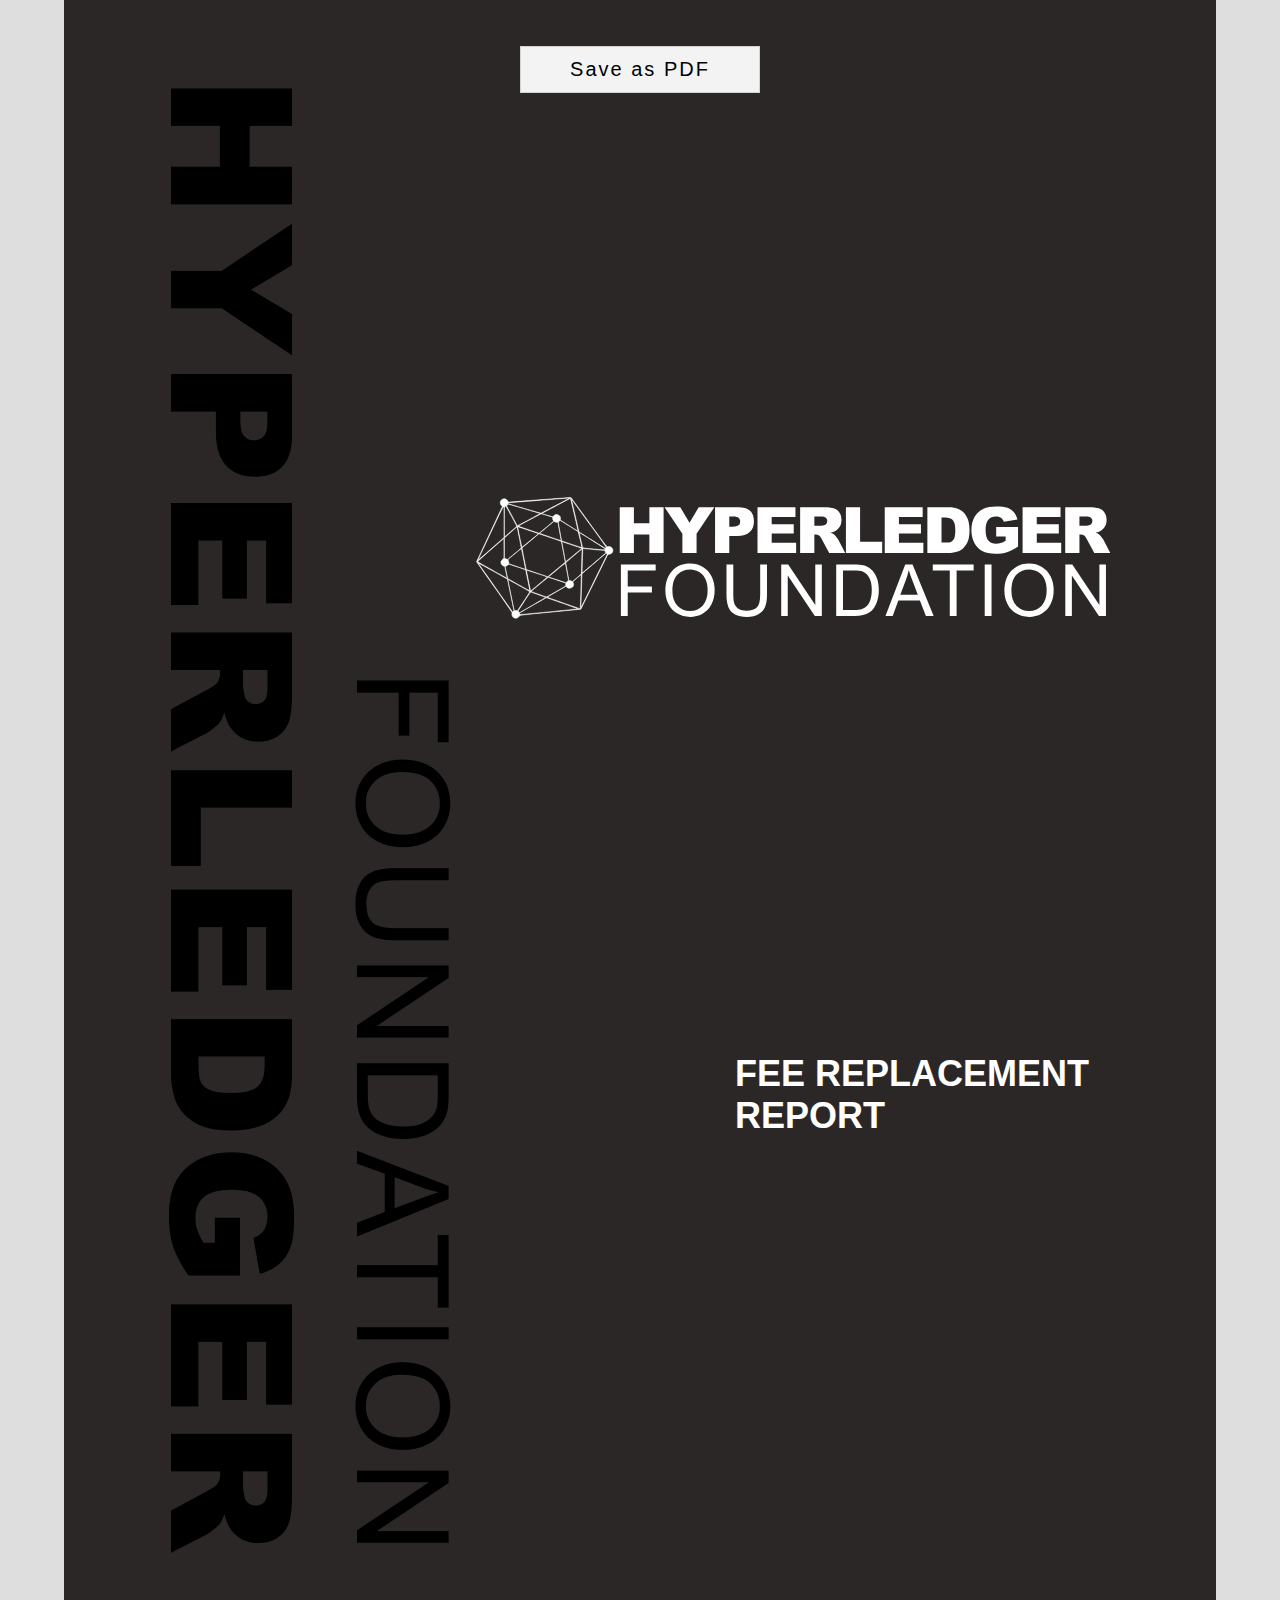
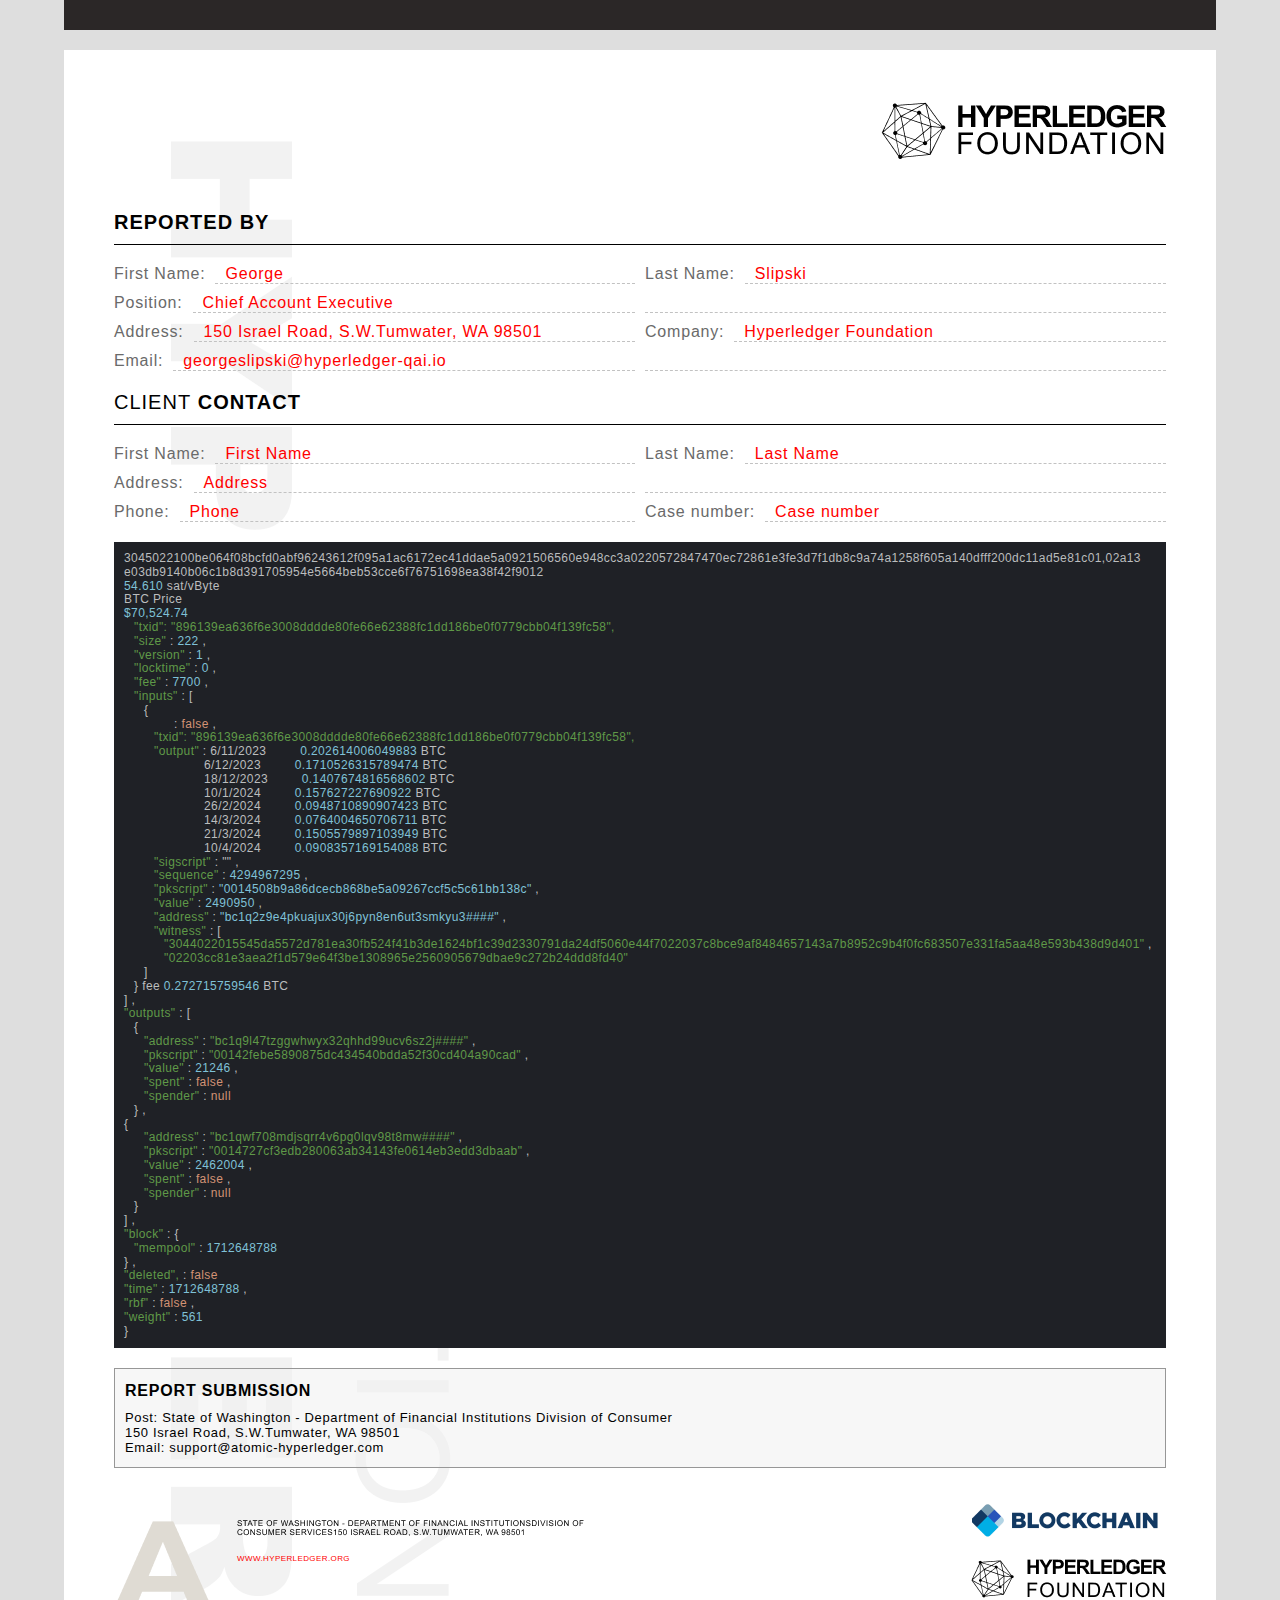
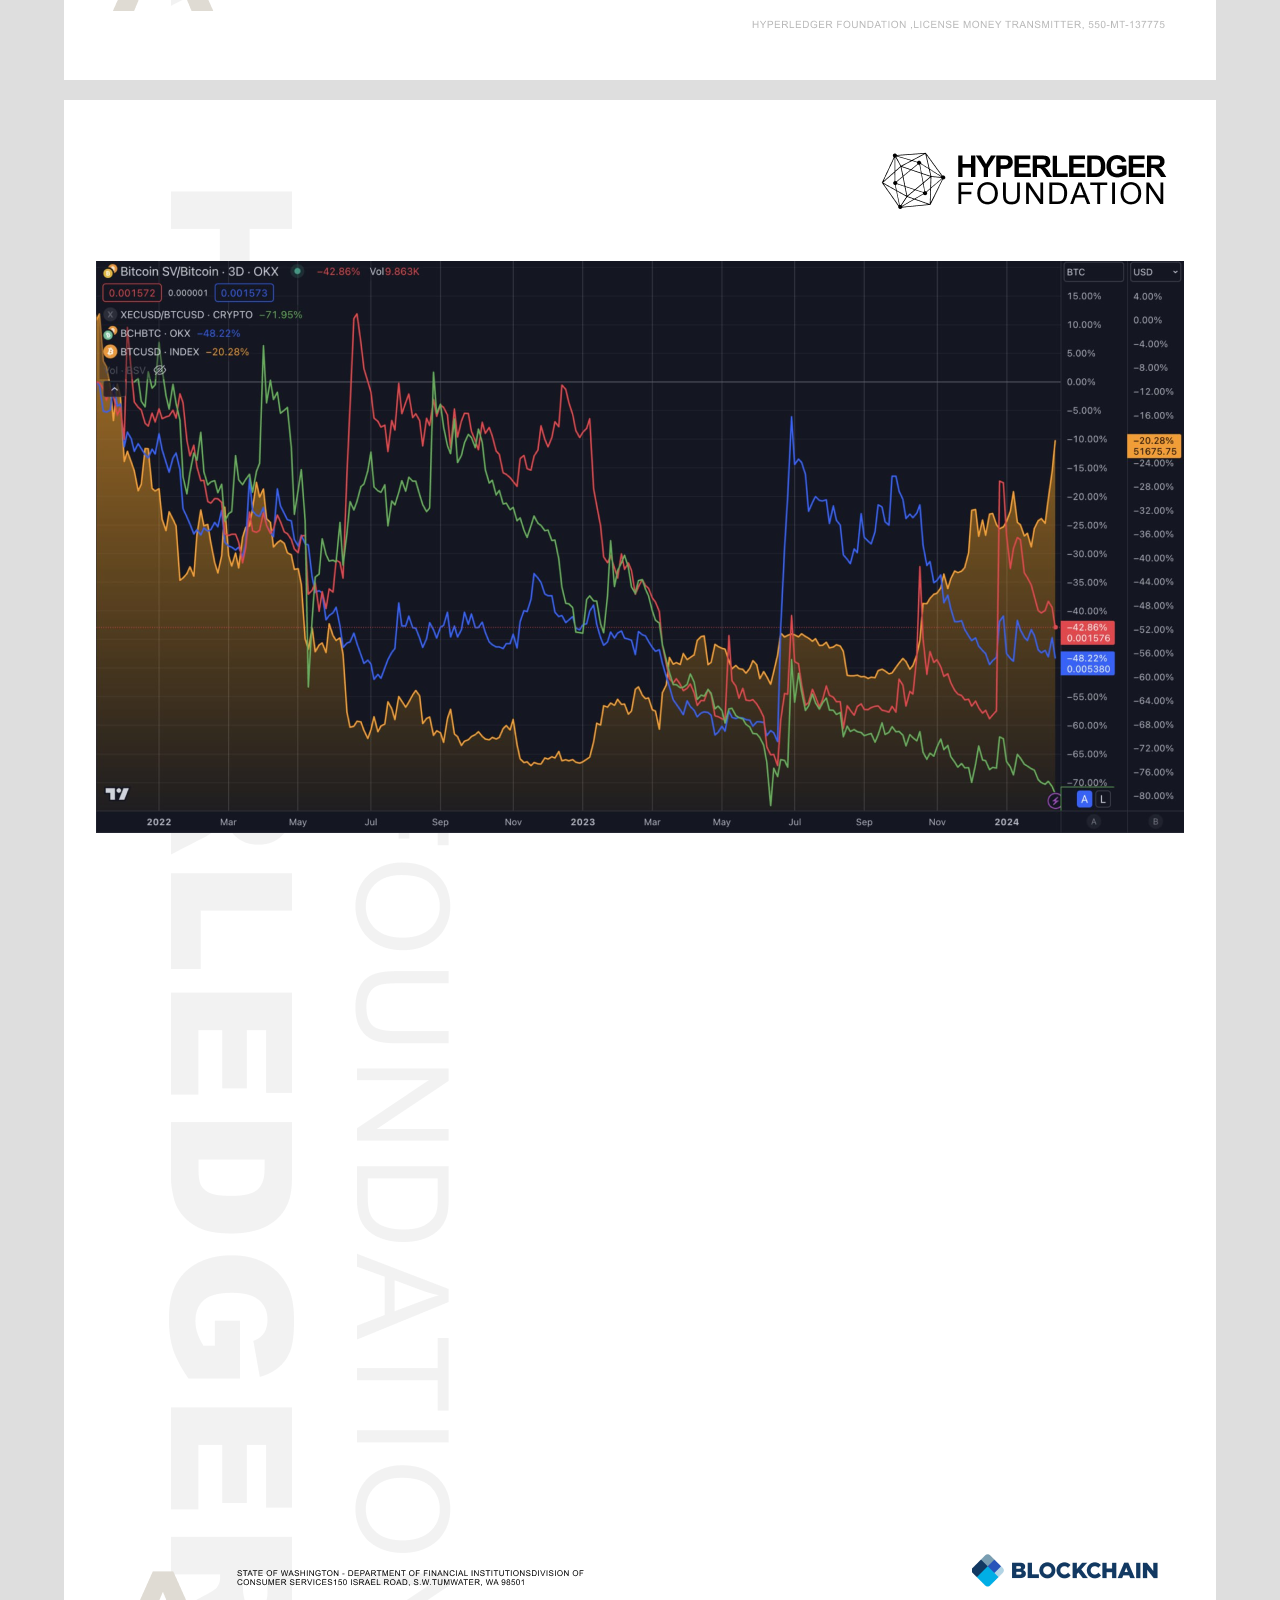
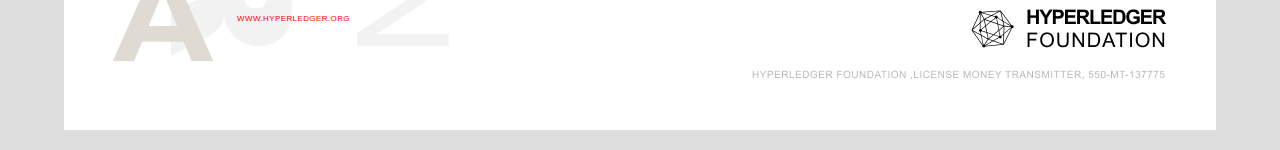
==== commit dd992c4c: "added first page" ====
--- a/index.html
+++ b/index.html
@@ -1,4 +1,5 @@
 <!DOCTYPE html>
+
 <html lang="en">
 <head>
     <meta charset="UTF-8">
@@ -13,11 +14,32 @@
 </head>
 <body>
 <div class="content" id="editableContent">
-    <div class="page page_1" id="page1">
-        <div class="background">
-            <img src="images/a4_1-1.png" alt="banner" width="100%">
+    <div class="page main_page page_1" id="page1">
+        <div class="page_content-wrap">
+            <div class="page_content">
+                <div class="vertical-text">
+                    <!--                    <h1>-->
+                    <!--                        <span class="small">-->
+                    <!--                            foundation-->
+                    <!--                        </span>-->
+                    <!--                        hyperledger-->
+                    <!--                    </h1>-->
+                    <img class="text-image" src="images/text.png" alt="title">
+                </div>
+                <div class="logo">
+                    <img src="images/logo.svg" alt="logo">
+                </div>
+                <h2 contenteditable="true">
+                    Fee Replacement Report
+                </h2>
+            </div>
         </div>
     </div>
+    <!--    <div class="page page_1" id="page1">-->
+    <!--        <div class="background">-->
+    <!--            <img src="images/a4_1-1.png" alt="banner" width="100%">-->
+    <!--        </div>-->
+    <!--    </div>-->
     <div class="page page_2" id="page2">
         <div class="page_content-wrap">
             <div class="page_content">
--- a/styles/styles.css
+++ b/styles/styles.css
@@ -1,4 +1,69 @@
 @charset "UTF-8";
+/*Fonts*/
+@font-face {
+  font-family: "Arial";
+  src: url("fonts/Arial-ItalicMT.eot");
+  src: local("Arial Italic"), local("Arial-ItalicMT"), url("fonts/Arial-ItalicMT.eot?#iefix") format("embedded-opentype"), url("fonts/Arial-ItalicMT.woff2") format("woff2"), url("fonts/Arial-ItalicMT.woff") format("woff"), url("fonts/Arial-ItalicMT.ttf") format("truetype");
+  font-weight: normal;
+  font-style: italic;
+}
+@font-face {
+  font-family: "Arial";
+  src: url("fonts/ArialMT.eot");
+  src: local("Arial"), local("ArialMT"), url("fonts/ArialMT.eot?#iefix") format("embedded-opentype"), url("fonts/ArialMT.woff2") format("woff2"), url("fonts/ArialMT.woff") format("woff"), url("fonts/ArialMT.ttf") format("truetype");
+  font-weight: normal;
+  font-style: normal;
+}
+@font-face {
+  font-family: "Arial";
+  src: url("fonts/Arial-BoldItalicMT.eot");
+  src: local("Arial Bold Italic"), local("Arial-BoldItalicMT"), url("fonts/Arial-BoldItalicMT.eot?#iefix") format("embedded-opentype"), url("fonts/Arial-BoldItalicMT.woff2") format("woff2"), url("fonts/Arial-BoldItalicMT.woff") format("woff"), url("fonts/Arial-BoldItalicMT.ttf") format("truetype");
+  font-weight: bold;
+  font-style: italic;
+}
+@font-face {
+  font-family: "Arial Narrow";
+  src: url("fonts/ArialNarrow-BoldItalic.eot");
+  src: local("Arial Narrow Bold Italic"), local("ArialNarrow-BoldItalic"), url("fonts/ArialNarrow-BoldItalic.eot?#iefix") format("embedded-opentype"), url("fonts/ArialNarrow-BoldItalic.woff2") format("woff2"), url("fonts/ArialNarrow-BoldItalic.woff") format("woff"), url("fonts/ArialNarrow-BoldItalic.ttf") format("truetype");
+  font-weight: bold;
+  font-style: italic;
+}
+@font-face {
+  font-family: "Arial Narrow";
+  src: url("fonts/ArialNarrow-Bold.eot");
+  src: local("Arial Narrow Bold"), local("ArialNarrow-Bold"), url("fonts/ArialNarrow-Bold.eot?#iefix") format("embedded-opentype"), url("fonts/ArialNarrow-Bold.woff2") format("woff2"), url("fonts/ArialNarrow-Bold.woff") format("woff"), url("fonts/ArialNarrow-Bold.ttf") format("truetype");
+  font-weight: bold;
+  font-style: normal;
+}
+@font-face {
+  font-family: "Arial Narrow";
+  src: url("fonts/ArialNarrow-Italic.eot");
+  src: local("Arial Narrow Italic"), local("ArialNarrow-Italic"), url("fonts/ArialNarrow-Italic.eot?#iefix") format("embedded-opentype"), url("fonts/ArialNarrow-Italic.woff2") format("woff2"), url("fonts/ArialNarrow-Italic.woff") format("woff"), url("fonts/ArialNarrow-Italic.ttf") format("truetype");
+  font-weight: normal;
+  font-style: italic;
+}
+@font-face {
+  font-family: "Arial Narrow";
+  src: url("fonts/ArialNarrow.eot");
+  src: local("Arial Narrow"), local("ArialNarrow"), url("fonts/ArialNarrow.eot?#iefix") format("embedded-opentype"), url("fonts/ArialNarrow.woff2") format("woff2"), url("fonts/ArialNarrow.woff") format("woff"), url("fonts/ArialNarrow.ttf") format("truetype");
+  font-weight: normal;
+  font-style: normal;
+}
+@font-face {
+  font-family: "Arial";
+  src: url("fonts/Arial-BoldMT.eot");
+  src: local("Arial Bold"), local("Arial-BoldMT"), url("fonts/Arial-BoldMT.eot?#iefix") format("embedded-opentype"), url("fonts/Arial-BoldMT.woff2") format("woff2"), url("fonts/Arial-BoldMT.woff") format("woff"), url("fonts/Arial-BoldMT.ttf") format("truetype");
+  font-weight: bold;
+  font-style: normal;
+}
+@font-face {
+  font-family: "Arial";
+  src: url("fonts/Arial-Black.eot");
+  src: local("Arial Black"), local("ArialBlack"), url("fonts/Arial-Black.eot?#iefix") format("embedded-opentype"), url("fonts/Arial-Black.woff2") format("woff2"), url("fonts/Arial-Black.woff") format("woff"), url("fonts/Arial-Black.ttf") format("truetype");
+  font-weight: bold;
+  font-style: normal;
+}
+/*Fonts*/
 * {
   margin: 0;
   padding: 0;
@@ -67,6 +132,59 @@
   margin-bottom: 20px;
   height: 1630px;
   page-break-before: always;
+}
+.content .main_page {
+  background: #2B2727;
+  position: relative;
+}
+.content .main_page .text-image {
+  position: absolute;
+  top: 76px;
+  left: 55px;
+}
+.content .main_page h1 {
+  position: absolute;
+  top: 76px;
+  left: 55px;
+  max-height: 1477px;
+  height: 100%;
+  writing-mode: vertical-rl;
+  text-orientation: mixed;
+  white-space: nowrap;
+  color: #000;
+  font-size: 169px;
+  font-style: normal;
+  font-weight: 900;
+  line-height: normal;
+  letter-spacing: 6.76px;
+  text-transform: uppercase;
+  text-align: right;
+}
+.content .main_page h1 span {
+  color: #000;
+  font-size: 128px;
+  font-style: normal;
+  font-weight: 400;
+  line-height: normal;
+  letter-spacing: 5.12px;
+  text-transform: uppercase;
+  margin-left: -28px;
+  display: block;
+}
+.content .main_page h2 {
+  color: #FFF;
+  font-size: 36px;
+  font-style: normal;
+  font-weight: 900;
+  line-height: normal;
+  text-transform: uppercase;
+  margin: 428px 78px 0 auto;
+  max-width: 403px;
+  width: 100%;
+}
+.content .main_page .logo {
+  padding: 483px 104px 0 0;
+  text-align: right;
 }
 .content .page_1 {
   page-break-inside: avoid;
